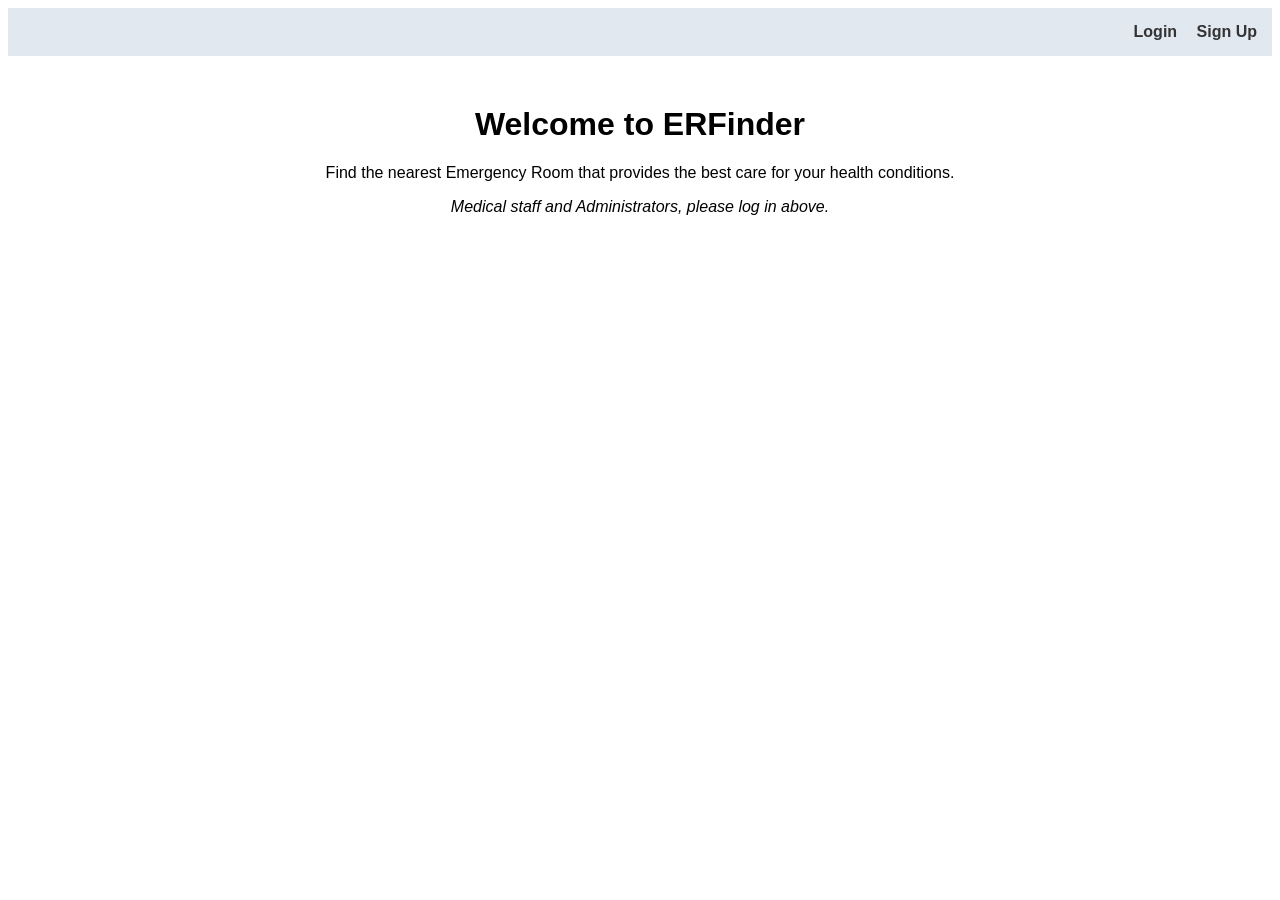
==== erfinder/erfinder-server/src/main/resources/public/index.html @ c75fc9d7 "Some name changes and preperations." ====
<!doctype html>
<html lang="">
<head>
  <meta charset=UTF-8>
  <link type="text/css" rel="stylesheet" href="erfinder.css">
  <title>ERFinder - Welcome</title>
  <style>
      .top-nav { text-align: right; padding: 15px; background-color: #e2e8f0; font-family: sans-serif; }
      .top-nav a { margin-left: 15px; text-decoration: none; color: #333; font-weight: bold; }
      .hero { text-align: center; margin-top: 50px; font-family: sans-serif; }
  </style>
</head>

<body>
  <p id="page" style="display:none">Index</p>

  <div class="top-nav">
      <a href="login.html">Login</a>
      <a href="register.html">Sign Up</a>
  </div>

  <div class="hero">
      <h1>Welcome to ERFinder</h1>
      <p>Find the nearest Emergency Room that provides the best care for your health conditions.</p>
      <p><i>Medical staff and Administrators, please log in above.</i></p>
  </div>

  <script src="app/app.nocache.js"></script>
</body>
</html>
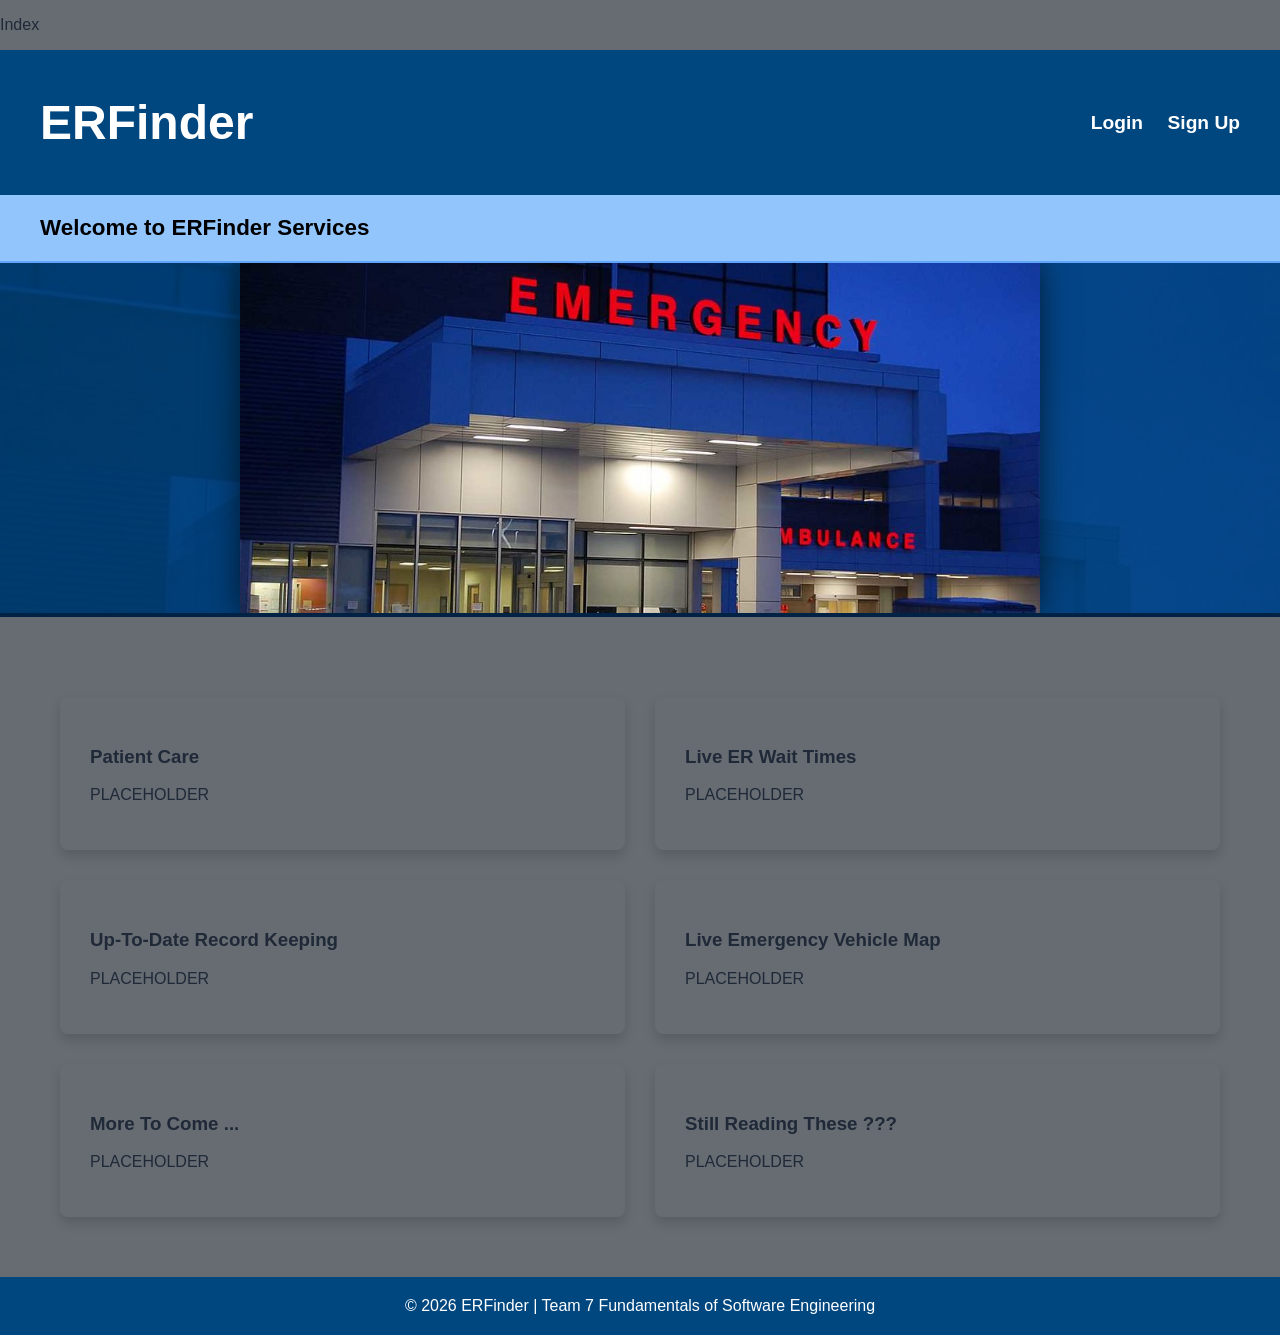
==== commit abc89aec: "Design change, landing page updated, and images in place." ====
--- a/erfinder/erfinder-server/src/main/resources/public/index.html
+++ b/erfinder/erfinder-server/src/main/resources/public/index.html
@@ -1,30 +1,75 @@
-<!doctype html>
-<html lang="">
+<!DOCTYPE html>
+<html lang="en">
+
+
 <head>
-  <meta charset=UTF-8>
-  <link type="text/css" rel="stylesheet" href="erfinder.css">
-  <title>ERFinder - Welcome</title>
-  <style>
-      .top-nav { text-align: right; padding: 15px; background-color: #e2e8f0; font-family: sans-serif; }
-      .top-nav a { margin-left: 15px; text-decoration: none; color: #333; font-weight: bold; }
-      .hero { text-align: center; margin-top: 50px; font-family: sans-serif; }
-  </style>
+    <meta charset="UTF-8">
+    <link type="text/css" rel="stylesheet" href="erfinder.css">
+    <title>ERFinder - Welcome Page</title>
 </head>
 
+
 <body>
-  <p id="page" style="display:none">Index</p>
+<p id="page">Index</p>
 
-  <div class="top-nav">
-      <a href="login.html">Login</a>
-      <a href="register.html">Sign Up</a>
-  </div>
 
-  <div class="hero">
-      <h1>Welcome to ERFinder</h1>
-      <p>Find the nearest Emergency Room that provides the best care for your health conditions.</p>
-      <p><i>Medical staff and Administrators, please log in above.</i></p>
-  </div>
+<div class="top-nav">
+    <h1 class="brand-title">ERFinder</h1>
+    <div class="nav-links">
+        <a href="login.html">Login</a>
+        <a href="register.html">Sign Up</a>
+    </div>
+</div>
 
-  <script src="app/app.nocache.js"></script>
+
+<div class="page-title-bar">
+    Welcome to ERFinder Services
+</div>
+
+
+<div class="hero-image"></div>
+
+
+<div class="content-container dashboard-grid">
+    <div class="panel">
+        <h3>Patient Care</h3>
+        <p>PLACEHOLDER</p>
+    </div>
+
+    <div class="panel">
+        <h3>Live ER Wait Times</h3>
+        <p>PLACEHOLDER</p>
+    </div>
+
+    <div class="panel">
+        <h3>Up-To-Date Record Keeping</h3>
+        <p>PLACEHOLDER</p>
+    </div>
+
+    <div class="panel">
+        <h3>Live Emergency Vehicle Map</h3>
+        <p>PLACEHOLDER</p>
+    </div>
+
+    <div class="panel">
+        <h3>More To Come ...</h3>
+        <p>PLACEHOLDER</p>
+    </div>
+
+    <div class="panel">
+        <h3>Still Reading These ???</h3>
+        <p>PLACEHOLDER</p>
+    </div>
+</div>
+
+
+<div class="footer">
+    &copy; 2026 ERFinder | Team 7 Fundamentals of Software Engineering
+</div>
+
+
 </body>
-</html>
+
+
+<script src="app/app.nocache.js"></script>
+</html>
--- a/erfinder/erfinder-server/src/main/resources/public/erfinder.css
+++ b/erfinder/erfinder-server/src/main/resources/public/erfinder.css
@@ -0,0 +1,185 @@
+/* Removes the default browser white borders */
+html, body {
+    margin: 0 !important;
+    padding: 0 !important;
+    width: 100%;
+}
+
+/* Sets background color and basics */
+body {
+    background-color: #676c73;
+    font-family: 'Segoe UI', Tahoma, Geneva, Verdana, sans-serif;
+    color: #1f2937;
+    display: flex;
+    flex-direction: column;
+    min-height: 100vh;
+}
+
+/* Header & Footer Bars */
+.top-nav {
+    background-color: #00467f;
+    padding: 45px 40px;
+    display: flex;
+    justify-content: space-between;
+    align-items: center;
+    width: 100%;
+    box-sizing: border-box;
+}
+
+/* White large title */
+.brand-title {
+    color: white;
+    font-size: 3em;
+    margin: 0;
+}
+
+/* Keeps links same color to contrast background */
+.nav-links a,
+.nav-links a:visited,
+.nav-links a:active {
+    color: white;
+    text-decoration: none;
+    margin-left: 20px;
+    font-weight: bold;
+    font-size: 1.2em;
+    transition: color 0.2s;
+}
+
+.nav-links a:hover {
+    color: #bae6fd;
+}
+
+/* Sub title bar */
+.page-title-bar {
+    background-color: #93c5fd;
+    color: black;
+    padding: 20px 40px;
+    font-size: 1.4em;
+    font-weight: bold;
+    border-bottom: 2px solid #60a5fa;
+    width: 100%;
+    box-sizing: border-box;
+}
+
+/* Footer for ownership */
+.footer {
+    background-color: #00467f;
+    color: white;
+    text-align: center;
+    padding: 20px;
+    margin-top: auto;
+    width: 100%;
+    box-sizing: border-box;
+}
+
+
+
+/* Images for home */
+.hero-image {
+    position: relative;
+    width: 100%;
+    height: 350px;
+    background-color: #00467f;
+    overflow: hidden;
+    border-bottom: 4px solid #002244;
+    margin-bottom: 40px;
+}
+
+/* Full-width, opaque background */
+.hero-image::before {
+    content: "";
+    position: absolute;
+    top: 0; left: 0; right: 0; bottom: 0;
+    background: url('HomeImage.jpg') center/cover no-repeat;
+    opacity: 0.20;
+}
+
+/* Max 800px wide image in center */
+.hero-image::after {
+    content: "";
+    position: absolute;
+    top: 0; left: 0; right: 0; bottom: 0;
+    background: url('HomeImageFull.jpg') center/cover no-repeat;
+    max-width: 800px;
+    margin: 0 auto;
+    box-shadow: 0 0 30px rgba(0,0,0,0.6);
+}
+
+.content-container {
+    max-width: 1200px;
+    margin: 40px auto 60px auto;
+    padding: 0 20px;
+    width: 100%;
+    box-sizing: border-box;
+}
+
+
+
+/* Dashboard & Panels */
+.dashboard-grid {
+    display: grid;
+    grid-template-columns: 1fr 1fr;
+    gap: 30px;
+}
+
+.panel {
+    /* background: white; */
+    padding: 30px;
+    border-radius: 8px;
+    box-shadow: 0 6px 12px rgba(0,0,0,0.15);
+}
+
+.map-placeholder {
+    width: 100%;
+    height: 500px;
+    background-color: #cbd5e1;
+    display: flex;
+    align-items: center;
+    justify-content: center;
+    font-size: 1.2em;
+    color: #475569;
+    border-radius: 8px;
+}
+
+/* Profile & Editor */
+.profile-grid {
+    display: grid;
+    grid-template-columns: 1fr 1fr;
+    gap: 20px;
+}
+
+.form-row { margin-bottom: 15px; }
+
+.form-row label {
+    font-weight: bold;
+    display: block;
+    margin-bottom: 5px;
+    color: #374151;
+}
+
+.form-input {
+    width: 100%;
+    padding: 10px;
+    border: 1px solid #d1d5db;
+    border-radius: 4px;
+    box-sizing: border-box;
+}
+
+.form-input[readonly] {
+    background-color: #f3f4f6;
+    color: #6b7280;
+    border: 1px dashed #9ca3af;
+}
+
+/* Button */
+.btn {
+    background-color: white;
+    color: #00467f;;
+    border: 5px;
+    padding: 10px 20px;
+    border-radius: 4px;
+    cursor: pointer;
+    font-weight: bold;
+}
+
+.btn:hover { background-color: #00467f; }
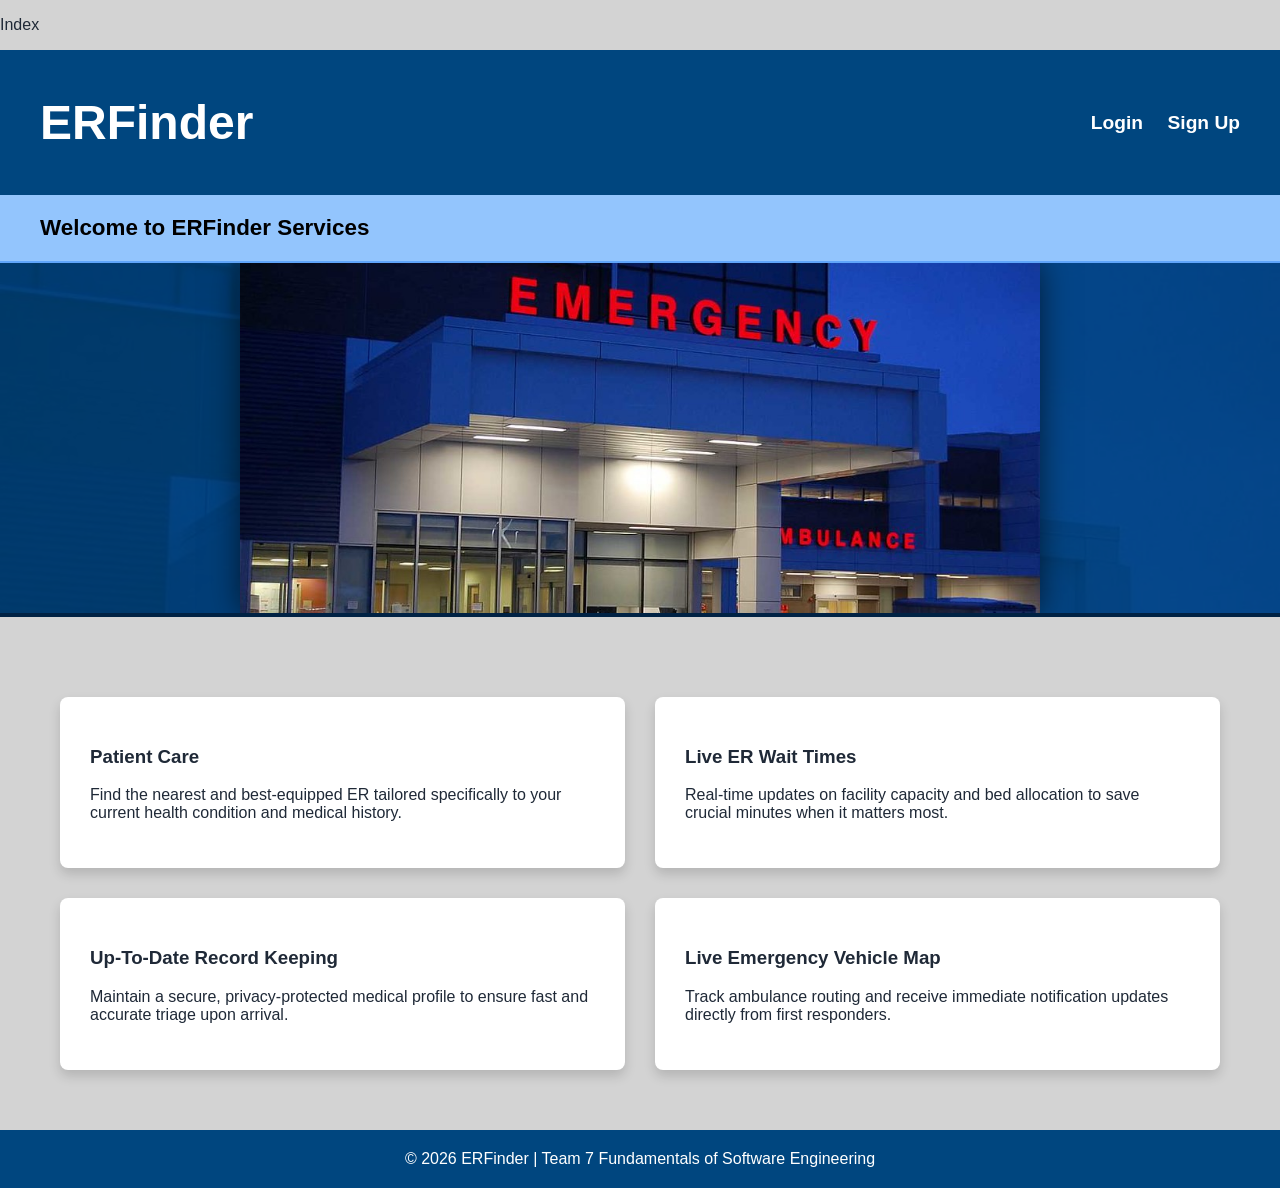
==== commit 7dd2d798: "HTMLs updated for myself and Isla.  Jaleys code is different." ====
--- a/erfinder/erfinder-server/src/main/resources/public/index.html
+++ b/erfinder/erfinder-server/src/main/resources/public/index.html
@@ -33,32 +33,22 @@
 <div class="content-container dashboard-grid">
     <div class="panel">
         <h3>Patient Care</h3>
-        <p>PLACEHOLDER</p>
+        <p>Find the nearest and best-equipped ER tailored specifically to your current health condition and medical history.</p>
     </div>
 
     <div class="panel">
         <h3>Live ER Wait Times</h3>
-        <p>PLACEHOLDER</p>
+        <p>Real-time updates on facility capacity and bed allocation to save crucial minutes when it matters most.</p>
     </div>
 
     <div class="panel">
         <h3>Up-To-Date Record Keeping</h3>
-        <p>PLACEHOLDER</p>
+        <p>Maintain a secure, privacy-protected medical profile to ensure fast and accurate triage upon arrival.</p>
     </div>
 
     <div class="panel">
         <h3>Live Emergency Vehicle Map</h3>
-        <p>PLACEHOLDER</p>
-    </div>
-
-    <div class="panel">
-        <h3>More To Come ...</h3>
-        <p>PLACEHOLDER</p>
-    </div>
-
-    <div class="panel">
-        <h3>Still Reading These ???</h3>
-        <p>PLACEHOLDER</p>
+        <p>Track ambulance routing and receive immediate notification updates directly from first responders.</p>
     </div>
 </div>
 
--- a/erfinder/erfinder-server/src/main/resources/public/erfinder.css
+++ b/erfinder/erfinder-server/src/main/resources/public/erfinder.css
@@ -7,7 +7,7 @@
 
 /* Sets background color and basics */
 body {
-    background-color: #676c73;
+    background-color: lightgrey;
     font-family: 'Segoe UI', Tahoma, Geneva, Verdana, sans-serif;
     color: #1f2937;
     display: flex;
@@ -123,7 +123,7 @@
 }
 
 .panel {
-    /* background: white; */
+    background: white;
     padding: 30px;
     border-radius: 8px;
     box-shadow: 0 6px 12px rgba(0,0,0,0.15);
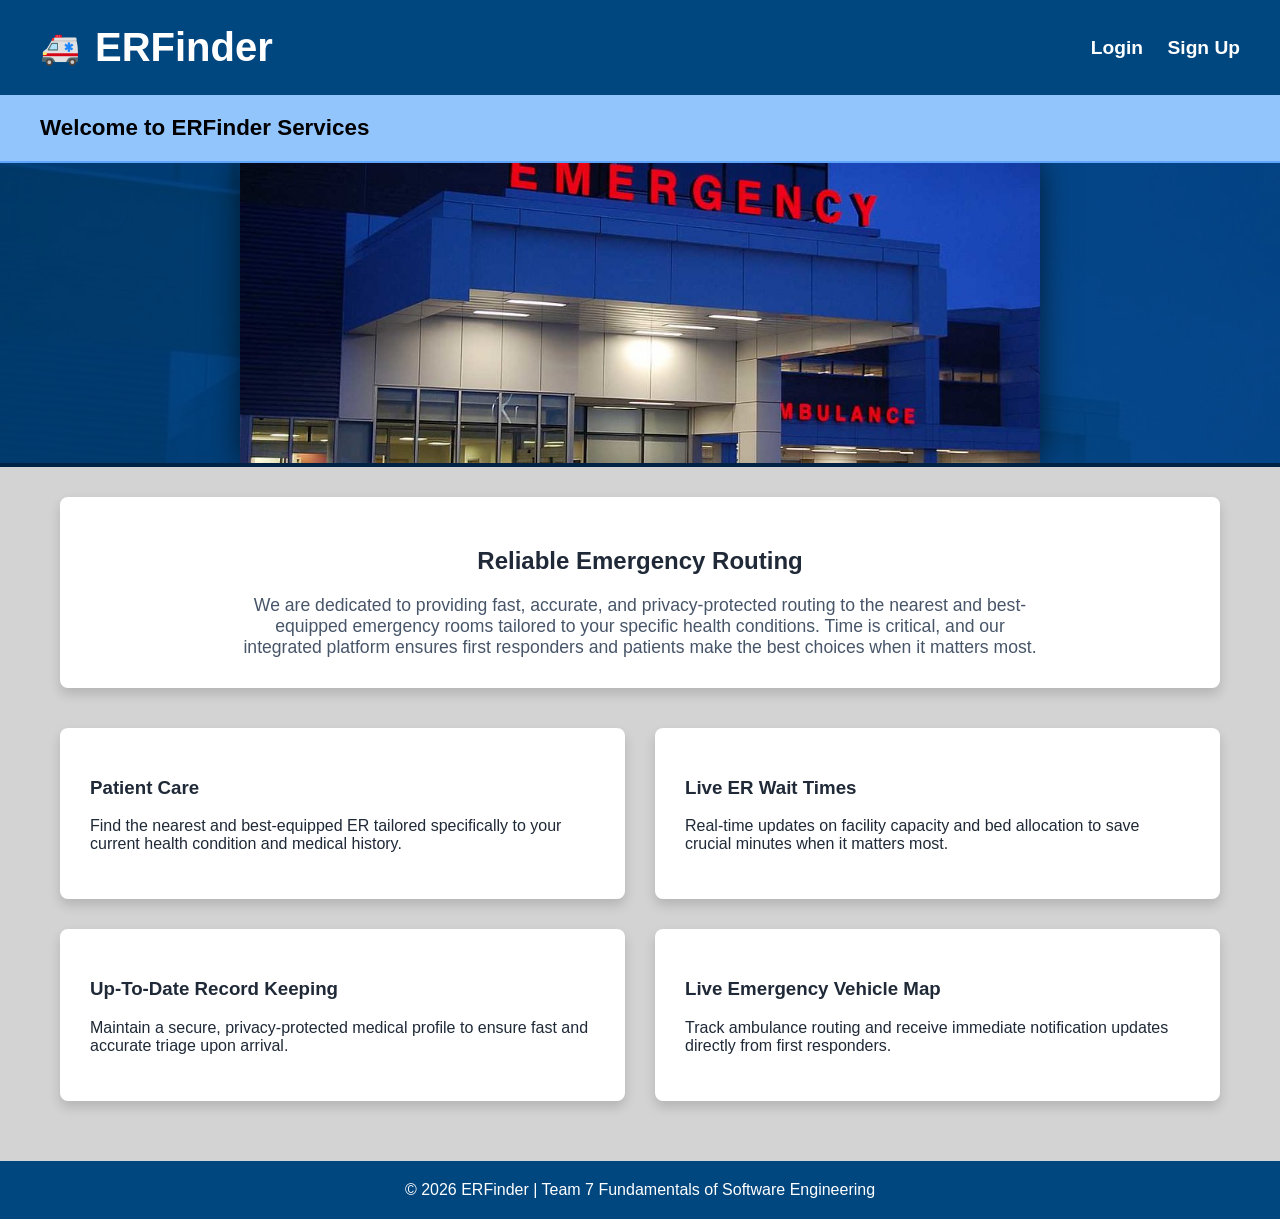
==== commit 478fd5ff: "Biggest functionallity update to look, design, and to round of use cases." ====
--- a/erfinder/erfinder-server/src/main/resources/public/index.html
+++ b/erfinder/erfinder-server/src/main/resources/public/index.html
@@ -10,11 +10,13 @@
 
 
 <body>
-<p id="page">Index</p>
+<p id="page" style="display:none;">Index</p>
 
 
 <div class="top-nav">
-    <h1 class="brand-title">ERFinder</h1>
+    <h1 class="brand-title">
+        <span style="font-size: 0.8em; margin-right: 15px;">🚑</span> ERFinder
+    </h1>
     <div class="nav-links">
         <a href="login.html">Login</a>
         <a href="register.html">Sign Up</a>
@@ -30,25 +32,37 @@
 <div class="hero-image"></div>
 
 
-<div class="content-container dashboard-grid">
-    <div class="panel">
-        <h3>Patient Care</h3>
-        <p>Find the nearest and best-equipped ER tailored specifically to your current health condition and medical history.</p>
+<div class="content-container">
+
+    <div class="panel" style="margin-bottom: 40px; text-align: center;">
+        <h2>Reliable Emergency Routing</h2>
+        <p style="font-size: 1.1em; color: #475569; max-width: 800px; margin: 0 auto;">
+            We are dedicated to providing fast, accurate, and privacy-protected routing to the nearest and best-equipped emergency rooms tailored to your specific health conditions. Time is critical, and our integrated platform ensures first responders and patients make the best choices when it matters most.
+        </p>
     </div>
 
-    <div class="panel">
-        <h3>Live ER Wait Times</h3>
-        <p>Real-time updates on facility capacity and bed allocation to save crucial minutes when it matters most.</p>
-    </div>
+    <div class="dashboard-grid">
+        <div class="panel">
+            <h3>Patient Care</h3>
+            <p>Find the nearest and best-equipped ER tailored specifically to your current health condition and medical
+                history.</p>
+        </div>
 
-    <div class="panel">
-        <h3>Up-To-Date Record Keeping</h3>
-        <p>Maintain a secure, privacy-protected medical profile to ensure fast and accurate triage upon arrival.</p>
-    </div>
+        <div class="panel">
+            <h3>Live ER Wait Times</h3>
+            <p>Real-time updates on facility capacity and bed allocation to save crucial minutes when it matters
+                most.</p>
+        </div>
 
-    <div class="panel">
-        <h3>Live Emergency Vehicle Map</h3>
-        <p>Track ambulance routing and receive immediate notification updates directly from first responders.</p>
+        <div class="panel">
+            <h3>Up-To-Date Record Keeping</h3>
+            <p>Maintain a secure, privacy-protected medical profile to ensure fast and accurate triage upon arrival.</p>
+        </div>
+
+        <div class="panel">
+            <h3>Live Emergency Vehicle Map</h3>
+            <p>Track ambulance routing and receive immediate notification updates directly from first responders.</p>
+        </div>
     </div>
 </div>
 
--- a/erfinder/erfinder-server/src/main/resources/public/erfinder.css
+++ b/erfinder/erfinder-server/src/main/resources/public/erfinder.css
@@ -3,11 +3,7 @@
     margin: 0 !important;
     padding: 0 !important;
     width: 100%;
-}
-
-/* Sets background color and basics */
-body {
-    background-color: lightgrey;
+    background-color: lightgrey !important;
     font-family: 'Segoe UI', Tahoma, Geneva, Verdana, sans-serif;
     color: #1f2937;
     display: flex;
@@ -18,7 +14,7 @@
 /* Header & Footer Bars */
 .top-nav {
     background-color: #00467f;
-    padding: 45px 40px;
+    padding: 25px 40px;
     display: flex;
     justify-content: space-between;
     align-items: center;
@@ -29,8 +25,10 @@
 /* White large title */
 .brand-title {
     color: white;
-    font-size: 3em;
+    font-size: 2.5em;
     margin: 0;
+    display: flex;
+    align-items: center;
 }
 
 /* Keeps links same color to contrast background */
@@ -78,11 +76,11 @@
 .hero-image {
     position: relative;
     width: 100%;
-    height: 350px;
+    height: 300px;
     background-color: #00467f;
     overflow: hidden;
     border-bottom: 4px solid #002244;
-    margin-bottom: 40px;
+    margin-bottom: 10px;
 }
 
 /* Full-width, opaque background */
@@ -107,7 +105,7 @@
 
 .content-container {
     max-width: 1200px;
-    margin: 40px auto 60px auto;
+    margin: 20px auto 60px auto;
     padding: 0 20px;
     width: 100%;
     box-sizing: border-box;
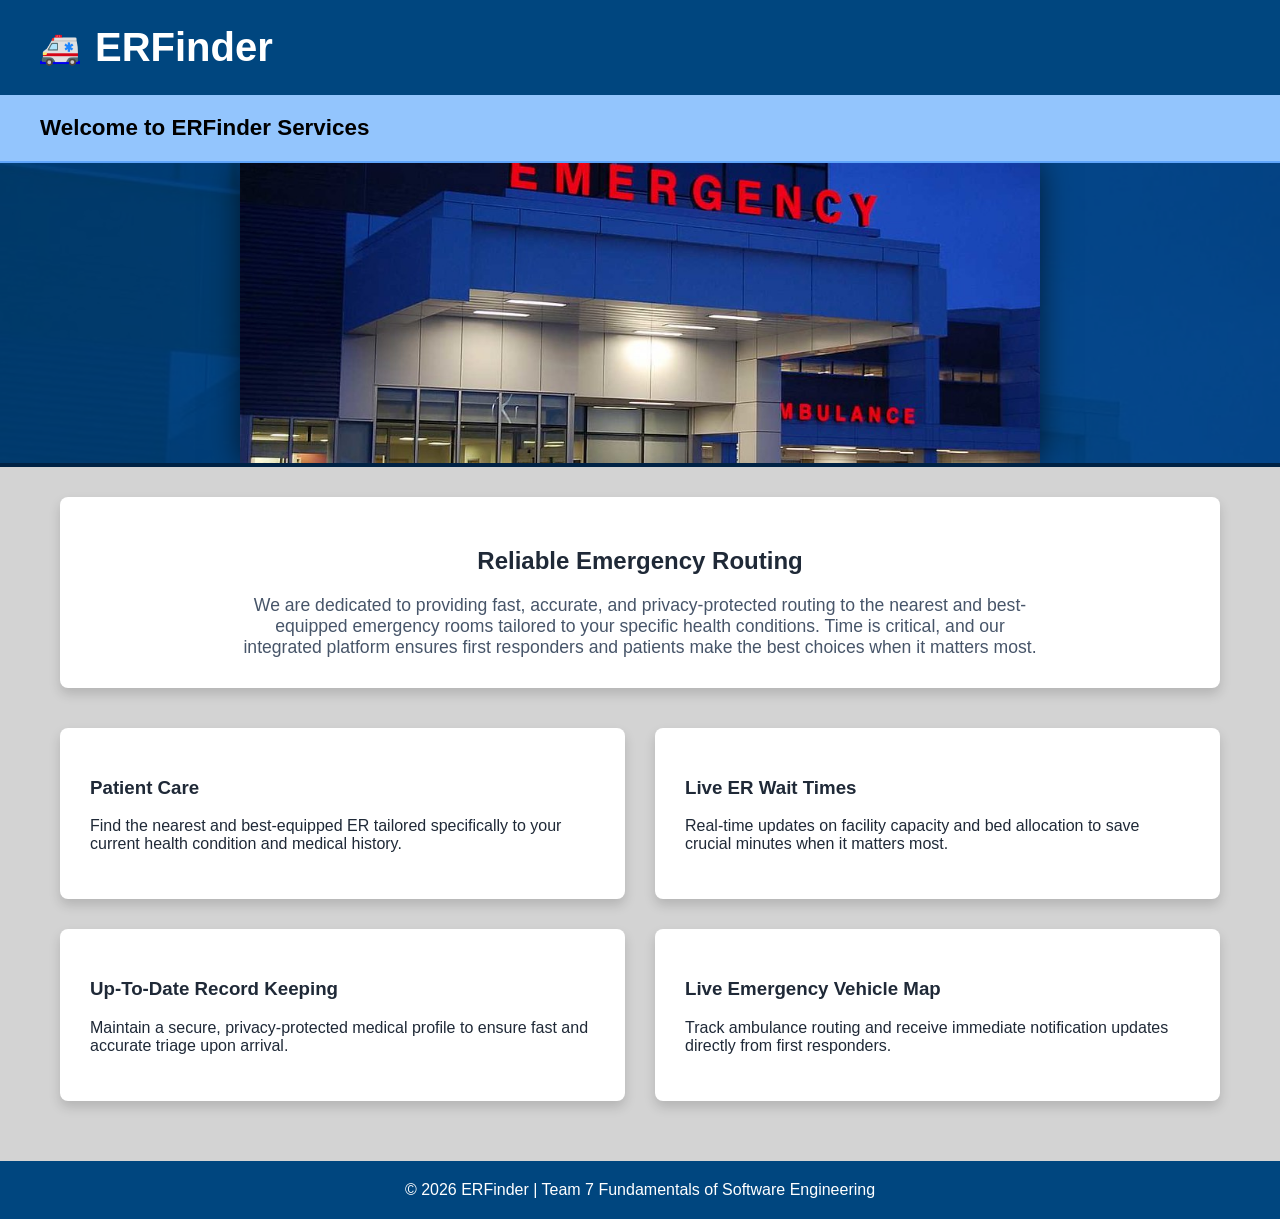
==== commit 2e7abe5f: "Implemented redirects based on sign-in status Added a few more links for consistency Made the ER emo" ====
--- a/erfinder/erfinder-server/src/main/resources/public/index.html
+++ b/erfinder/erfinder-server/src/main/resources/public/index.html
@@ -12,28 +12,29 @@
 <body>
 <p id="page" style="display:none;">Index</p>
 
-
 <div class="top-nav">
     <h1 class="brand-title">
-        <span style="font-size: 0.8em; margin-right: 15px;">🚑</span> ERFinder
+        <a href="index.html" style="font-size: 0.8em; margin-right: 15px;">🚑</a> ERFinder
     </h1>
-    <div class="nav-links">
-        <a href="login.html">Login</a>
-        <a href="register.html">Sign Up</a>
+
+    <div class="nav-links" id="navbar-no-auth" hidden>
+        <a id="nav-links-l" href="login.html">Login</a>
+        <a id="nav-links-r" href="register.html">Sign Up</a>
+    </div>
+
+    <div class="nav-links" id="navbar-yes-auth" hidden>
+        <a href="info.html">Profile</a>
+        <a href="home.html">Dashboard</a>
+        <a href="#" onclick="fetch('/api/logout').then(() => window.location.href='index.html'); return false;">Logout</a>
     </div>
 </div>
 
-
-<div class="page-title-bar">
-    Welcome to ERFinder Services
-</div>
-
+<div class="page-title-bar">Welcome to ERFinder Services</div>
 
 <div class="hero-image"></div>
 
 
 <div class="content-container">
-
     <div class="panel" style="margin-bottom: 40px; text-align: center;">
         <h2>Reliable Emergency Routing</h2>
         <p style="font-size: 1.1em; color: #475569; max-width: 800px; margin: 0 auto;">
@@ -70,10 +71,6 @@
 <div class="footer">
     &copy; 2026 ERFinder | Team 7 Fundamentals of Software Engineering
 </div>
-
-
 </body>
-
-
 <script src="app/app.nocache.js"></script>
 </html>
--- a/erfinder/erfinder-server/src/main/resources/public/erfinder.css
+++ b/erfinder/erfinder-server/src/main/resources/public/erfinder.css
@@ -1,4 +1,4 @@
-/* Removes the default browser white borders */
+/* Global Reset and Body Styles */
 html, body {
     margin: 0 !important;
     padding: 0 !important;
@@ -11,7 +11,7 @@
     min-height: 100vh;
 }
 
-/* Header & Footer Bars */
+/* Header Section */
 .top-nav {
     background-color: #00467f;
     padding: 25px 40px;
@@ -22,7 +22,7 @@
     box-sizing: border-box;
 }
 
-/* White large title */
+/* Brand Logo and Title */
 .brand-title {
     color: white;
     font-size: 2.5em;
@@ -31,7 +31,7 @@
     align-items: center;
 }
 
-/* Keeps links same color to contrast background */
+/* Navigation Links */
 .nav-links a,
 .nav-links a:visited,
 .nav-links a:active {
@@ -47,7 +47,7 @@
     color: #bae6fd;
 }
 
-/* Sub title bar */
+/* Sub-title Bar */
 .page-title-bar {
     background-color: #93c5fd;
     color: black;
@@ -59,7 +59,7 @@
     box-sizing: border-box;
 }
 
-/* Footer for ownership */
+/* Footer Section */
 .footer {
     background-color: #00467f;
     color: white;
@@ -70,9 +70,7 @@
     box-sizing: border-box;
 }
 
-
-
-/* Images for home */
+/* Hero Image Container */
 .hero-image {
     position: relative;
     width: 100%;
@@ -83,7 +81,7 @@
     margin-bottom: 10px;
 }
 
-/* Full-width, opaque background */
+/* Hero Image Overlays */
 .hero-image::before {
     content: "";
     position: absolute;
@@ -92,7 +90,6 @@
     opacity: 0.20;
 }
 
-/* Max 800px wide image in center */
 .hero-image::after {
     content: "";
     position: absolute;
@@ -103,6 +100,7 @@
     box-shadow: 0 0 30px rgba(0,0,0,0.6);
 }
 
+/* Layout Containers */
 .content-container {
     max-width: 1200px;
     margin: 20px auto 60px auto;
@@ -111,15 +109,14 @@
     box-sizing: border-box;
 }
 
-
-
-/* Dashboard & Panels */
+/* Dashboard Grid Layout */
 .dashboard-grid {
     display: grid;
     grid-template-columns: 1fr 1fr;
     gap: 30px;
 }
 
+/* UI Panels */
 .panel {
     background: white;
     padding: 30px;
@@ -127,6 +124,7 @@
     box-shadow: 0 6px 12px rgba(0,0,0,0.15);
 }
 
+/* Map Display Element */
 .map-placeholder {
     width: 100%;
     height: 500px;
@@ -139,13 +137,14 @@
     border-radius: 8px;
 }
 
-/* Profile & Editor */
+/* Profile Form Grid */
 .profile-grid {
     display: grid;
     grid-template-columns: 1fr 1fr;
     gap: 20px;
 }
 
+/* Form Inputs */
 .form-row { margin-bottom: 15px; }
 
 .form-row label {
@@ -169,7 +168,7 @@
     border: 1px dashed #9ca3af;
 }
 
-/* Button */
+/* Interactive Buttons */
 .btn {
     background-color: white;
     color: #00467f;;
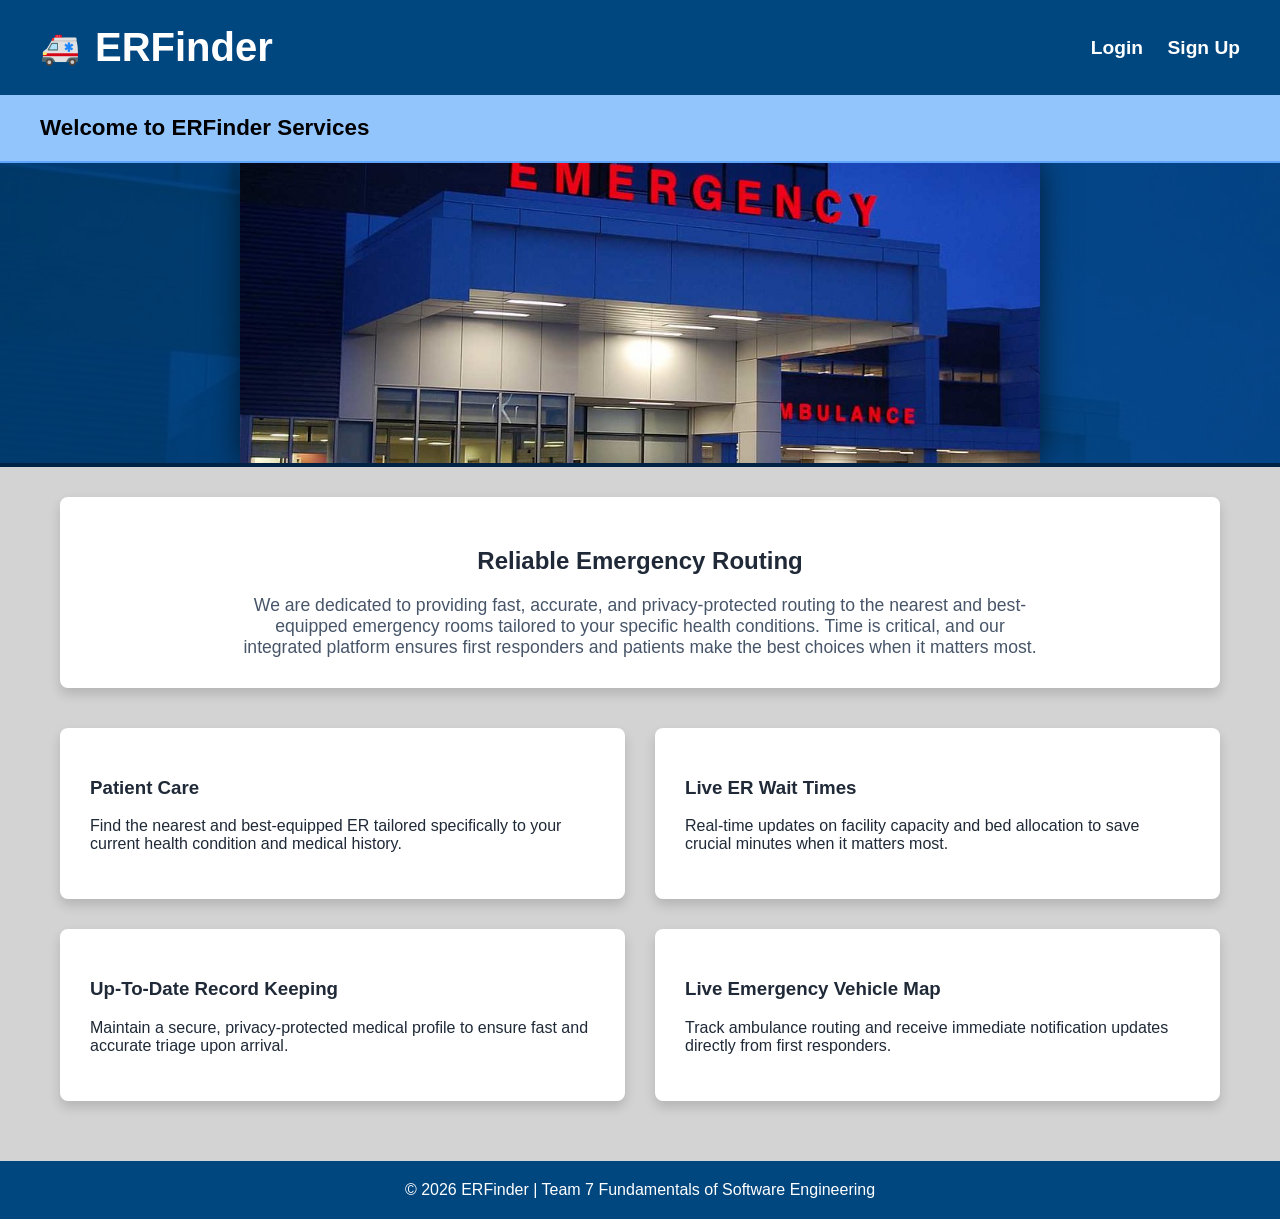
==== commit 4dbb0177: "Merge branch 'dev-augustin-2' into 'dev' Dev augustin 2  See merge request sonarqube/cs5800/2026_spr" ====
--- a/erfinder/erfinder-server/src/main/resources/public/index.html
+++ b/erfinder/erfinder-server/src/main/resources/public/index.html
@@ -14,18 +14,12 @@
 
 <div class="top-nav">
     <h1 class="brand-title">
-        <a href="index.html" style="font-size: 0.8em; margin-right: 15px;">🚑</a> ERFinder
+        <span style="font-size: 0.8em; margin-right: 15px;">🚑</span> ERFinder
     </h1>
 
-    <div class="nav-links" id="navbar-no-auth" hidden>
-        <a id="nav-links-l" href="login.html">Login</a>
-        <a id="nav-links-r" href="register.html">Sign Up</a>
-    </div>
-
-    <div class="nav-links" id="navbar-yes-auth" hidden>
-        <a href="info.html">Profile</a>
-        <a href="home.html">Dashboard</a>
-        <a href="#" onclick="fetch('/api/logout').then(() => window.location.href='index.html'); return false;">Logout</a>
+    <div class="nav-links">
+        <a href="login.html">Login</a>
+        <a href="register.html">Sign Up</a>
     </div>
 </div>
 
